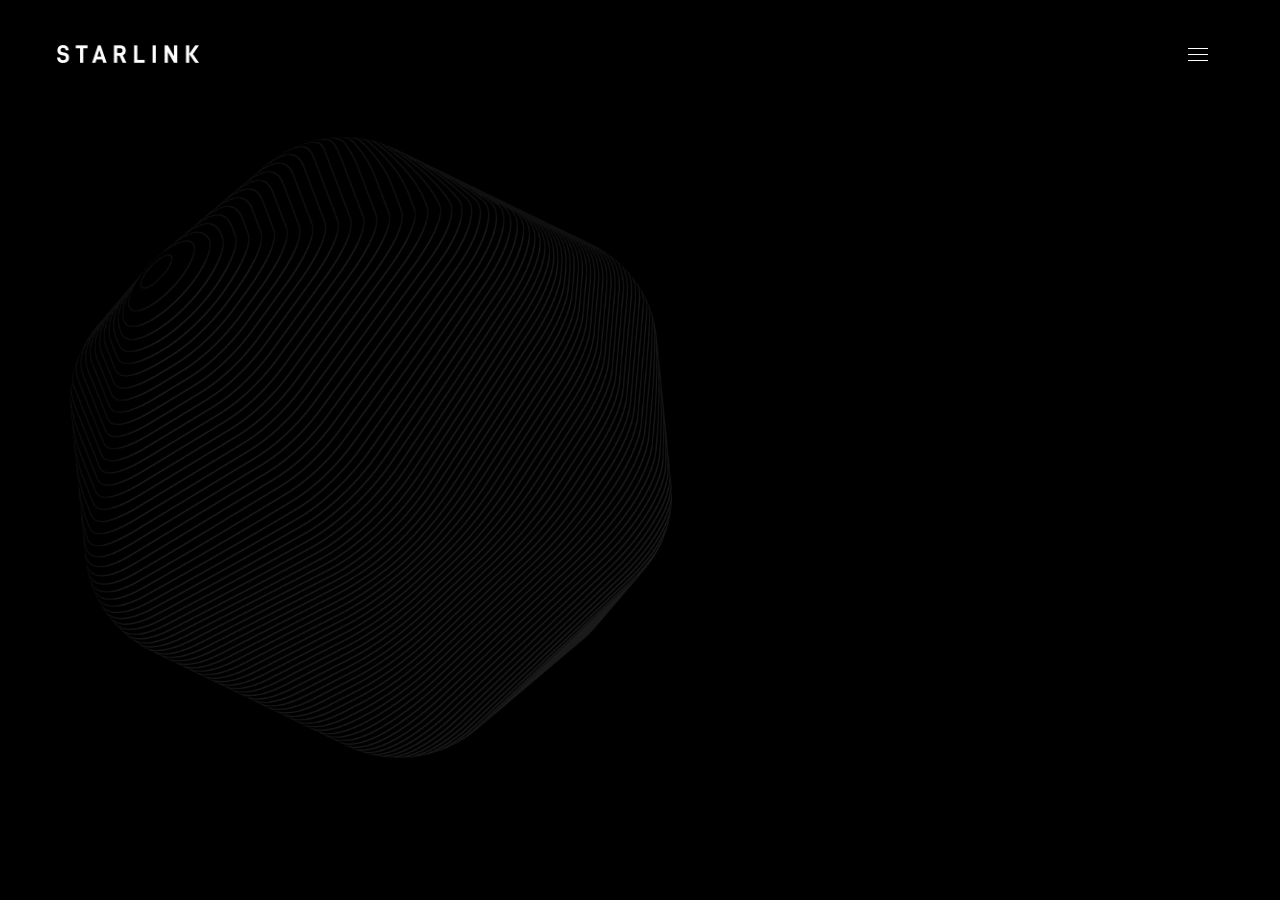
==== page1.html @ f748e0d8 "doc(styles/styles.css, styles/header.css, page1.html)" ====
<!DOCTYPE html>
<html lang="en">
<head>
    <meta charset="UTF-8">
    <meta name="viewport" content="width=device-width, initial-scale=1.0">

    <link rel="stylesheet" href="styles/reset.css">
    <link rel="stylesheet" href="styles/styles.css">
    <link rel="stylesheet" href="styles/header.css">

    <link rel="preconnect" href="https://fonts.googleapis.com">
    <link rel="preconnect" href="https://fonts.gstatic.com" crossorigin>
    <link href="https://fonts.googleapis.com/css2?family=Roboto:wght@400;700&display=swap" rel="stylesheet">
    
    <title>HomePage</title>
</head>

<body>
    <header>
        <div class="logo">
            <img src="/img/logo/Starlink_Name_White.png" alt="Logo Starlink" href="index.html">
        </div>
        <div class="navgauche">
            <ul>
                <li><a href="page1.html">residential</a></li>
                <li><a href="#">roam</a></li>
                <li><a href="#">boat</a></li>
            </ul>
        </div>
        <div class="empty"></div>
        <div class="navdroite">
            <ul>
                <li><a href="page2.html">personnal</a></li>
                <li class="link-divider"></li>
                <li><a href="#">business</a></li>  
            </ul>
        </div>
        <div class="burger">
			<span class="line"></span>
			<span class="line"></span>
			<span class="line"></span>
        </div>
    </header>

    <main></main>
    
</body>
</html>
---- styles/styles.css ----
body {
    background-color: rgb(0, 0, 0);
    color: white;
    background-image:url(/img/background/background1.jpg);
    background-size: 50%;
    background-position-x: 8%;
    background-position-y: center;
    background-attachment: fixed;
    background-repeat: no-repeat; /* Évite la répétition de l'image */
}



@media (max-width: 960px){
    body {
        background-color: rgb(0, 0, 0);
        color: white;
        background-image:url(/img/background/background1.jpg);
        background-repeat: no-repeat;
        background-size: 200%;
        background-position-x: 50%;
        background-position-y: center;
        background-attachment: fixed;
    }
}
---- styles/header.css ----
header{
    display: grid;
    grid-template-columns: 18% 20% 34% 20% 5%;
    grid-template-columns: 16% 19% 40% 19% 6%;
    align-content: center;
    align-items: center;
    max-width: 100%;
    padding: 35px 30px;
    position: sticky;
    background-color: black;
    color: white;
    font-family: 'Roboto', Helvetica, sans-serif;
    font-weight: bold;
    font-size: 14px;
    line-height: 26px;
    text-transform: uppercase;
}

.logo{
    display: flex;
    align-content: flex-start;
    justify-content: center;
    align-items: center;
    padding: 10px;
    flex-wrap: wrap;
}

.logo img{
    width: 142px;
    height: 18px;
    cursor: pointer;
}

.navgauche{
    align-items: center;
}

.navgauche ul{
    display: flex;
    flex-direction: row;
    align-items: center;
    justify-content: center;
}

.navdroite{
    align-items: center;
}

.navdroite ul{
    display: flex;
    flex-direction: row;
    align-content: center;
    align-items: center;
}

ul a{
    color: white;
    padding: 30px 20px;
    text-decoration: none;
}

.link-divider{
    height: 16px;
    border-left: 1px solid #fff;
    margin: 0 16px;
}

header .burger{
    margin-left: 15%;
    cursor: pointer;
    
}
header .burger span{
	background: white;
	width: 20px;
	height:  1px;
	display:  block;
}

header .burger span:not(:last-child) {
	margin-bottom:  5px;
}


@media (max-width: 1280px){
    header{
        grid-template-columns: 16% 78% 6%;
    }
    .navdroite{
        display: none;
    }
    .navgauche{
        display: none;
    }
}

@media (max-width: 960px){
    header{
        display: flex;
        flex-direction: row;
        align-content: space-evenly;
        justify-content: space-between;
    }
    .navdroite{
        display: none;
    }
    .navgauche{
        display: none;
    }
}
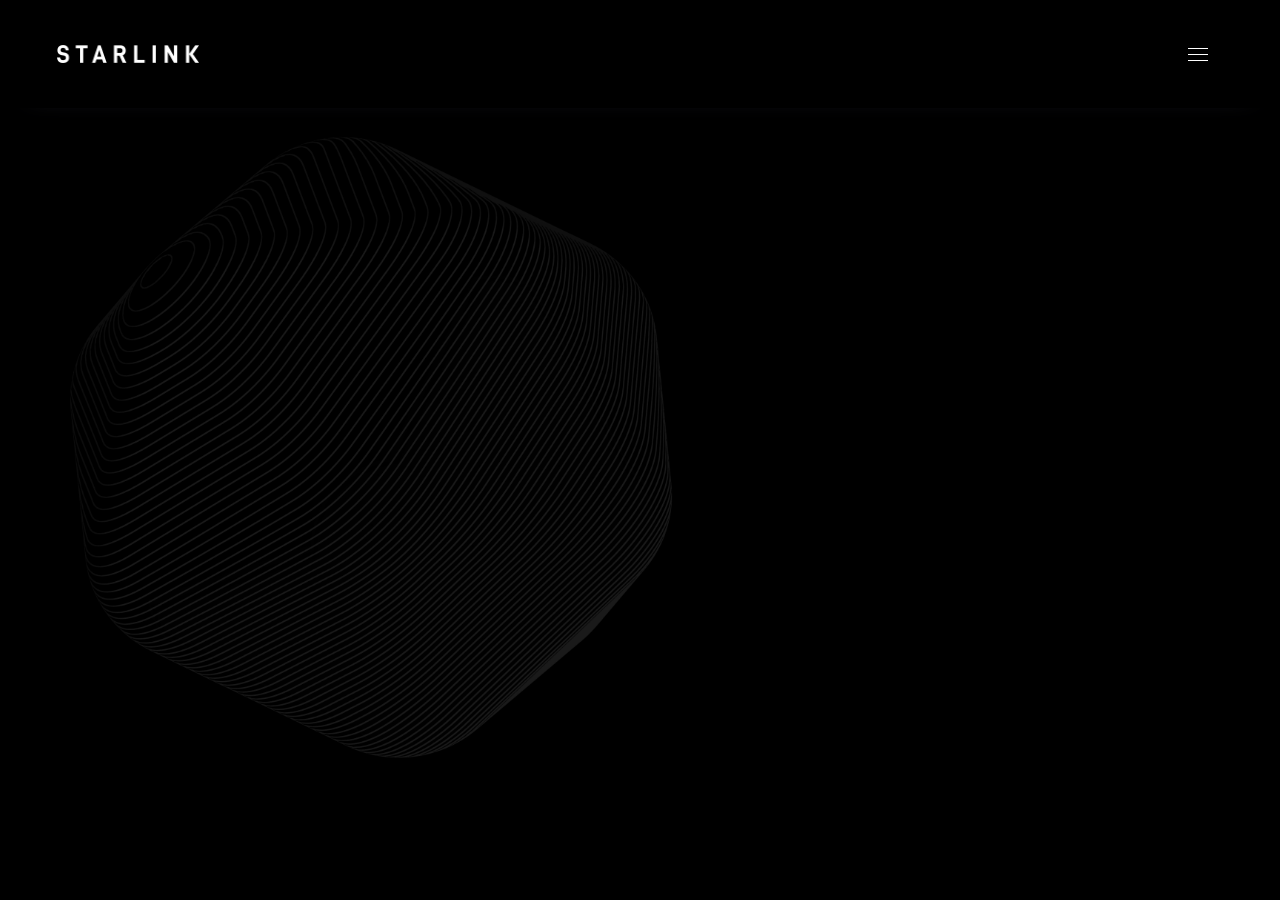
==== commit cd1333fd: "doc(page1.html)" ====
--- a/page1.html
+++ b/page1.html
@@ -1,46 +1,48 @@
 <!DOCTYPE html>
 <html lang="en">
-<head>
-    <meta charset="UTF-8">
-    <meta name="viewport" content="width=device-width, initial-scale=1.0">
-
-    <link rel="stylesheet" href="styles/reset.css">
-    <link rel="stylesheet" href="styles/styles.css">
-    <link rel="stylesheet" href="styles/header.css">
-
-    <link rel="preconnect" href="https://fonts.googleapis.com">
-    <link rel="preconnect" href="https://fonts.gstatic.com" crossorigin>
-    <link href="https://fonts.googleapis.com/css2?family=Roboto:wght@400;700&display=swap" rel="stylesheet">
+    <head>
+        <meta charset="UTF-8">
+        <meta name="viewport" content="width=device-width, initial-scale=1.0">
     
-    <title>HomePage</title>
-</head>
-
-<body>
-    <header>
-        <div class="logo">
-            <img src="/img/logo/Starlink_Name_White.png" alt="Logo Starlink" href="index.html">
-        </div>
-        <div class="navgauche">
-            <ul>
-                <li><a href="page1.html">residential</a></li>
-                <li><a href="#">roam</a></li>
-                <li><a href="#">boat</a></li>
-            </ul>
-        </div>
-        <div class="empty"></div>
-        <div class="navdroite">
-            <ul>
-                <li><a href="page2.html">personnal</a></li>
-                <li class="link-divider"></li>
-                <li><a href="#">business</a></li>  
-            </ul>
-        </div>
-        <div class="burger">
-			<span class="line"></span>
-			<span class="line"></span>
-			<span class="line"></span>
-        </div>
-    </header>
+        <link rel="stylesheet" href="styles/reset.css">
+        <link rel="stylesheet" href="styles/styles.css">
+        <link rel="stylesheet" href="styles/header.css">
+    
+        <link rel="icon" type="image/x-icon" id="favicon" href="img/icones/favicon.ico">
+    
+        <link rel="preconnect" href="https://fonts.googleapis.com">
+        <link rel="preconnect" href="https://fonts.gstatic.com" crossorigin>
+        <link href="https://fonts.googleapis.com/css2?family=Roboto:wght@400;700&display=swap" rel="stylesheet">
+        
+        <title>Starlink</title>
+    </head>
+    
+    <body>
+        <header>
+            <div class="logo">
+                <img src="/img/logo/Starlink_Name_White.png" alt="Logo Starlink" href="index.html">
+            </div>
+            <div class="navgauche">
+                <ul>
+                    <li><a href="page1.html">residential</a></li>
+                    <li><a href="#">roam</a></li>
+                    <li><a href="#">boat</a></li>
+                </ul>
+            </div>
+            <div class="empty"></div>
+            <div class="navdroite">
+                <ul>
+                    <li><a href="page2.html">personnal</a></li>
+                    <li class="link-divider"></li>
+                    <li><a href="#">business</a></li>  
+                </ul>
+            </div>
+            <div class="burger">
+                <span class="line"></span>
+                <span class="line"></span>
+                <span class="line"></span>
+            </div>
+        </header>
 
     <main></main>
     
--- a/styles/header.css
+++ b/styles/header.css
@@ -1,20 +1,29 @@
-
 header{
     display: grid;
     grid-template-columns: 18% 20% 34% 20% 5%;
     grid-template-columns: 16% 19% 40% 19% 6%;
+    -webkit-box-shadow: 0px 15px 24px -32px rgba(66, 68, 90, 1);
+    -moz-box-shadow: 0px 15px 24px -32px rgba(66, 68, 90, 1);
+    box-shadow: 0px 15px 24px -32px rgba(66, 68, 90, 1);
+    background-color: rgba(0, 0, 0, 0, 0.21);
+    transition: background-color 0.3s ease;
     align-content: center;
     align-items: center;
     max-width: 100%;
     padding: 35px 30px;
     position: sticky;
-    background-color: black;
+    top: 0;
     color: white;
     font-family: 'Roboto', Helvetica, sans-serif;
     font-weight: bold;
     font-size: 14px;
     line-height: 26px;
     text-transform: uppercase;
+}
+
+header:hover {
+    background-color: rgba(0, 0, 0, 0.31);
+    backdrop-filter: blur(15px);
 }
 
 .logo{
@@ -108,4 +117,4 @@
     .navgauche{
         display: none;
     }
-}
+}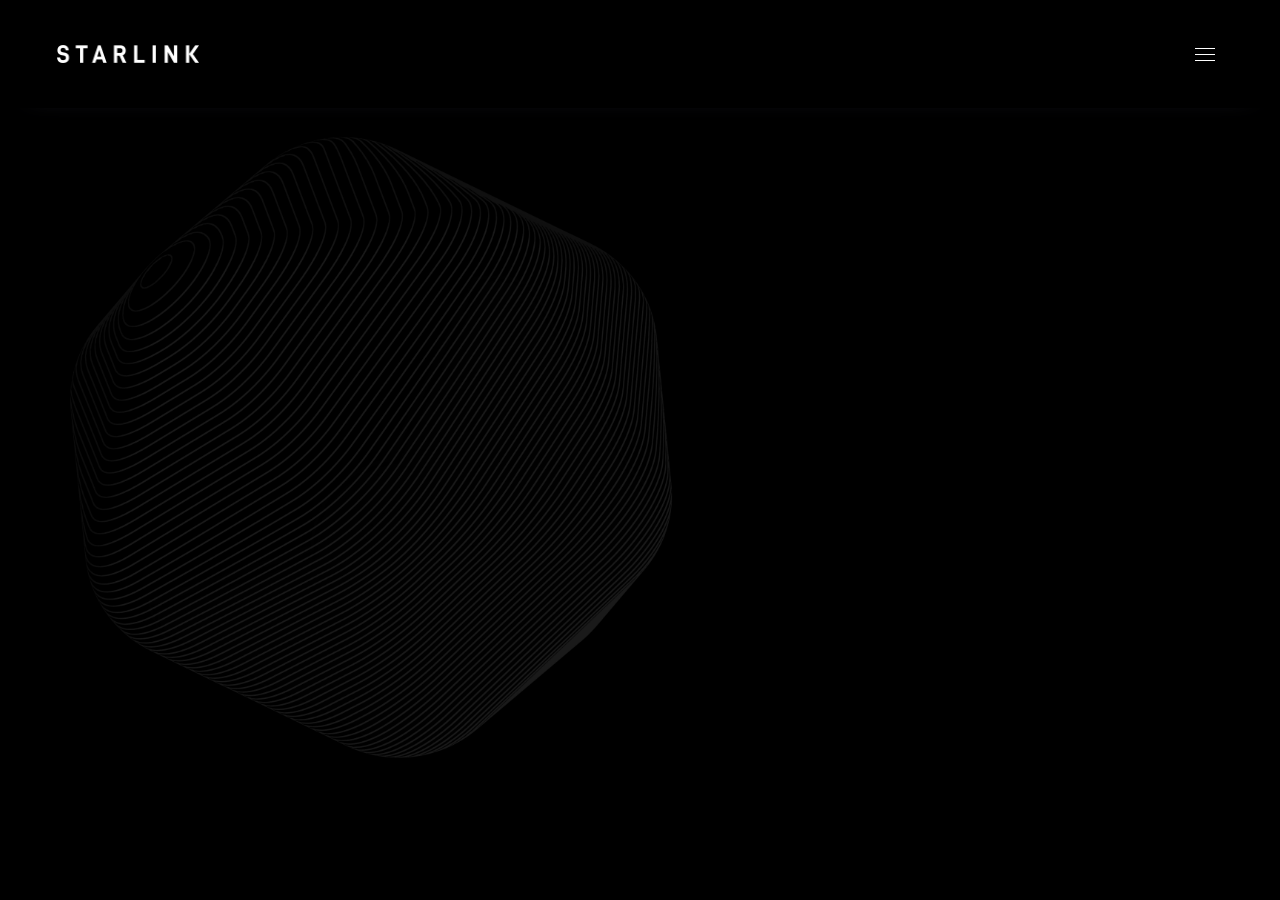
==== commit 6f6486a6: "lien menu" ====
--- a/page1.html
+++ b/page1.html
@@ -1,48 +1,50 @@
 <!DOCTYPE html>
 <html lang="en">
-    <head>
-        <meta charset="UTF-8">
-        <meta name="viewport" content="width=device-width, initial-scale=1.0">
+<head>
+    <meta charset="UTF-8">
+    <meta name="viewport" content="width=device-width, initial-scale=1.0">
+
+    <link rel="stylesheet" href="styles/reset.css">
+    <link rel="stylesheet" href="styles/styles.css">
+    <link rel="stylesheet" href="styles/header.css">
+
+    <link rel="shortcut icon" id="favicon" href="img/icones/favicon.ico">
+
+    <link rel="preconnect" href="https://fonts.googleapis.com">
+    <link rel="preconnect" href="https://fonts.gstatic.com" crossorigin>
+    <link href="https://fonts.googleapis.com/css2?family=Roboto:wght@400;700&display=swap" rel="stylesheet">
     
-        <link rel="stylesheet" href="styles/reset.css">
-        <link rel="stylesheet" href="styles/styles.css">
-        <link rel="stylesheet" href="styles/header.css">
-    
-        <link rel="icon" type="image/x-icon" id="favicon" href="img/icones/favicon.ico">
-    
-        <link rel="preconnect" href="https://fonts.googleapis.com">
-        <link rel="preconnect" href="https://fonts.gstatic.com" crossorigin>
-        <link href="https://fonts.googleapis.com/css2?family=Roboto:wght@400;700&display=swap" rel="stylesheet">
-        
-        <title>Starlink</title>
-    </head>
-    
-    <body>
-        <header>
-            <div class="logo">
-                <img src="/img/logo/Starlink_Name_White.png" alt="Logo Starlink" href="index.html">
-            </div>
-            <div class="navgauche">
-                <ul>
-                    <li><a href="page1.html">residential</a></li>
-                    <li><a href="#">roam</a></li>
-                    <li><a href="#">boat</a></li>
-                </ul>
-            </div>
-            <div class="empty"></div>
-            <div class="navdroite">
-                <ul>
-                    <li><a href="page2.html">personnal</a></li>
-                    <li class="link-divider"></li>
-                    <li><a href="#">business</a></li>  
-                </ul>
-            </div>
-            <div class="burger">
-                <span class="line"></span>
-                <span class="line"></span>
-                <span class="line"></span>
-            </div>
-        </header>
+    <script src="js/header.js" defer></script>
+
+    <title>Starlink</title>
+</head>
+
+<body>
+    <header class="opaque">
+        <div class="logo">
+            <a href="index.html"><img src="/img/logo/Starlink_Name_White.png" alt="Logo Starlink"></a>
+        </div>
+        <div class="navgauche">
+            <ul>
+                <li><a href="page1.html">residential</a></li>
+                <li><a href="#">roam</a></li>
+                <li><a href="#">boat</a></li>
+            </ul>
+        </div>
+        <div class="empty"></div>
+        <div class="navdroite">
+            <ul>
+                <li><a href="page2.html">personnal</a></li>
+                <li class="link-divider"></li>
+                <li><a href="#">business</a></li>  
+            </ul>
+        </div>
+        <div class="burger">
+			<span class="line"></span>
+			<span class="line"></span>
+			<span class="line"></span>
+        </div>
+    </header>
 
     <main></main>
     
--- a/styles/header.css
+++ b/styles/header.css
@@ -21,7 +21,8 @@
     text-transform: uppercase;
 }
 
-header:hover {
+.opaque {
+    transition: background-color 0,3s ease;
     background-color: rgba(0, 0, 0, 0.31);
     backdrop-filter: blur(15px);
 }
@@ -36,9 +37,11 @@
 }
 
 .logo img{
+    display: flex;
     width: 142px;
     height: 18px;
     cursor: pointer;
+    align-items: center;
 }
 
 .navgauche{
@@ -76,7 +79,7 @@
 }
 
 header .burger{
-    margin-left: 15%;
+    margin-left: 25%;
     cursor: pointer;
     
 }
@@ -110,6 +113,7 @@
         flex-direction: row;
         align-content: space-evenly;
         justify-content: space-between;
+        height: 6vh;
     }
     .navdroite{
         display: none;
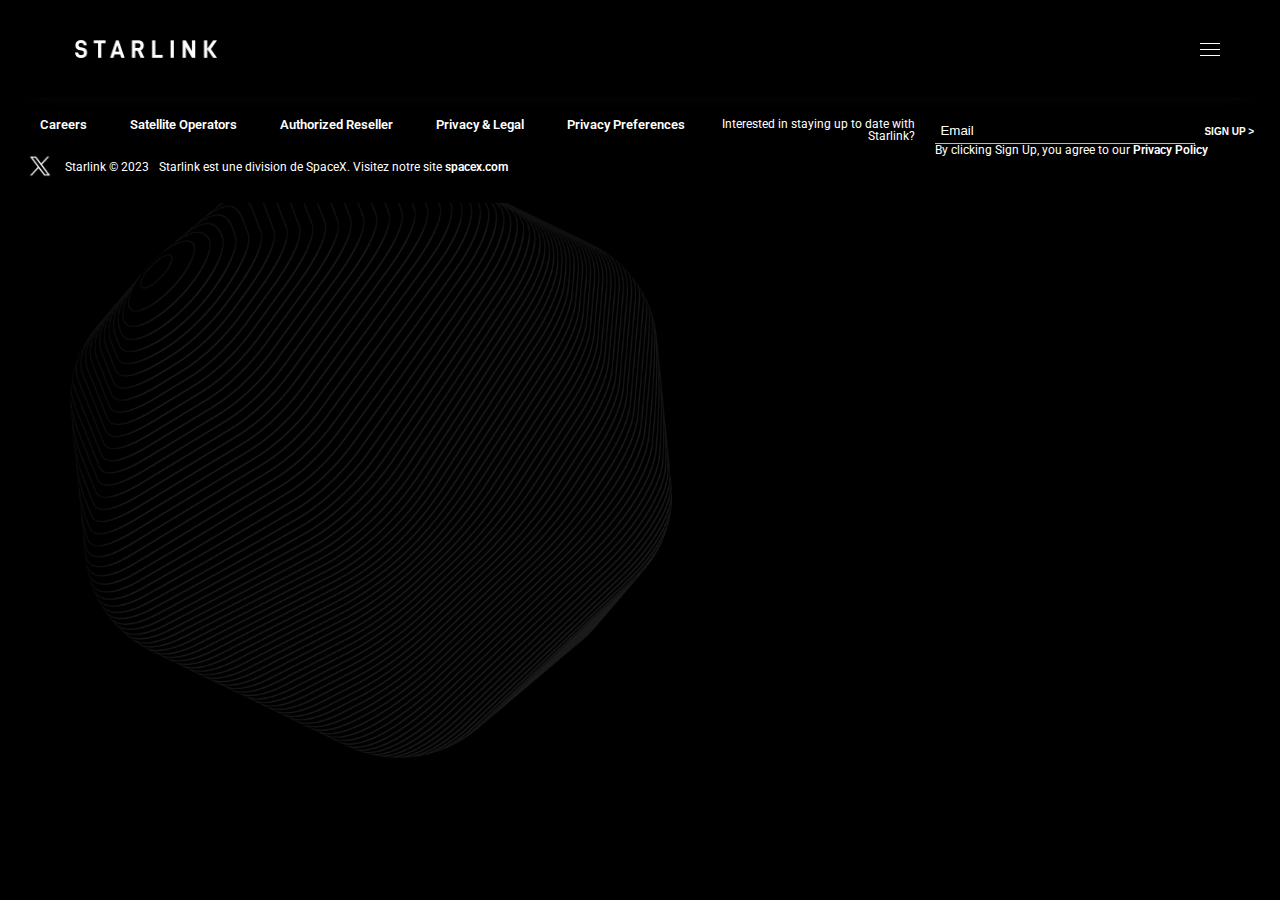
==== commit 35e0e413: "coucou coucou" ====
--- a/page1.html
+++ b/page1.html
@@ -7,6 +7,9 @@
     <link rel="stylesheet" href="styles/reset.css">
     <link rel="stylesheet" href="styles/styles.css">
     <link rel="stylesheet" href="styles/header.css">
+    <link rel="stylesheet" href="fonts/fonts.css">
+    <link rel="stylesheet" href="styles/footer.css">
+
 
     <link rel="shortcut icon" id="favicon" href="img/icones/favicon.ico">
 
@@ -47,6 +50,49 @@
     </header>
 
     <main></main>
+
+    <footer>
+        <div class="footer-left">
+            <div class="footer-links">
+                <a href="#" class="footer-link">Careers</a>
+                <a href="#" class="footer-link">Satellite Operators</a>
+                <a href="#" class="footer-link">Authorized Reseller</a>
+                <a href="#" class="footer-link">Privacy & Legal</a>
+                <a href="#" class="footer-link">Privacy Preferences</a>
+            </div>
+            <div class="footer-p">
+                <div>
+                    <a href="https://twitter.com/Starlink"><img src="/img/logo/log.png" width="30" alt="Logo twitter"></a>
+                </div>
+                <div>
+                    <p>Starlink © 2023 </p>
+                </div>
+                <div>
+                    <p>Starlink est une division de SpaceX. Visitez notre site  <a href="https://www.spacex.com" class="privacy-link">spacex.com</a></p>
+                </div>
+            </div>
+        </div>
+    
+        <div class="footer-right">
+          
+                <div class="signup-text">
+                    <p>Interested in staying up to date with<br> Starlink?</p>
+                </div>
+                <div class="signup-form" >
+                    <div class="email-input">
+                       <form>
+                            <input type="text" placeholder="Email">
+                            <button class="signup-button">SIGN UP > <!-- pour > on devrait mettre icone--></button>
+                       </form>
+                    </div>
+                    <div class="signup-info">
+                        
+                       <p class="privacy-text">By clicking Sign Up, you agree to our <a href="#" class="privacy-link">Privacy Policy</a></p>
+                    </div>
+                </div>
+           
+        </div>
+    </footer>
     
 </body>
 </html>--- a/styles/styles.css
+++ b/styles/styles.css
@@ -6,10 +6,435 @@
     background-position-x: 8%;
     background-position-y: center;
     background-attachment: fixed;
-    background-repeat: no-repeat; /* Évite la répétition de l'image */
-}
-
-
+    background-repeat: no-repeat;
+
+}
+
+.landing-content{
+    display: grid;
+    grid-template-columns: 100%;
+    grid-template-rows: 20vh 15vh 35vh 15vh 5vh;
+    margin-top: -100px;
+    height: 90vh;
+    min-height: 600px;
+    width: 100%;
+}
+
+.hautdepage{
+    grid-column: 1 / -1;
+    grid-row: 1 / -1;
+    height: 100%;
+    width: 100%;
+    z-index: 1;
+}
+
+.hautdepage img {
+    width: 100%;
+    height: 100%;
+    object-fit: cover;
+    max-width: 100%;
+}
+
+.high-speed{
+    grid-column: 1 / -1;
+    grid-row: 2 / -4;
+    z-index: 2;
+    display: flex;
+    flex-wrap: wrap;
+    align-self: bottom;
+    justify-self: center;
+}
+
+.availability{
+    grid-column: 1 / -1;
+    grid-row: 3 / -3;
+    z-index: 2;
+    display: flex;
+    flex-wrap: wrap;
+    align-self: top;
+    justify-self: center;
+}
+
+.recherche{
+    grid-column: 1 / -1;
+    grid-row: 4 / -2;
+    z-index: 2;
+    align-self: top;
+    justify-self: center;
+}
+
+.view{
+    grid-column: 1 / -1;
+    grid-row: 5 / -1;
+    z-index: 2;
+    align-self: top;
+    justify-self: center;
+    text-transform: uppercase;
+}
+.view a{
+    text-decoration: none;
+    color: #ffffff;
+}
+
+
+.input-search-adress {
+    background-color: rgba(255, 255, 255, 0.217);
+    color: #fff;
+    font-size: 16px;
+    line-height: 20px;
+    padding: 15px 150px 15px 30px;
+    border: 2px solid #fff;
+    border-radius: 5px;
+    text-decoration: none;
+    text-transform: uppercase;
+    margin-top: 20px;
+    transition: background-color 0.3s ease;
+    font-size: larger;
+    display: inline-block;
+    text-align: left;
+    cursor: text;
+
+}
+
+input[type="text"]::placeholder {
+    color: #fff;
+}
+
+.button {
+    background-color: white;
+    color: #070707;
+    padding: 15px 40px;
+    border-radius: 5px;
+    border: 2px solid #fff;
+    text-decoration: none;
+    text-transform: uppercase;
+    margin-top: 20px;
+    transition: background-color 0.3s ease;
+    font-size: larger;
+    cursor: pointer;
+}
+
+.button:hover {
+    background-color: #2F3135;
+    color: #fff;
+}
+
+.section-1 {
+    display: grid;
+    grid-template-columns: repeat(3, 1fr);
+    grid-template-rows: 100vh;
+    padding: 45px 30px;
+    gap: 20px 20px;
+}
+
+.item1 {
+    grid-column: 1 / -3;
+    grid-row: 1 / -1;
+    height: 100%;
+    width: 100%;
+    z-index: 1;
+}
+
+.item1 img{
+    max-width: 100%;
+    max-height: 100%;
+    min-height: 700px;
+    object-fit: cover;
+
+}
+
+.item2 {
+    grid-column: 1 / -3;
+    grid-row: 1 / -1;
+    z-index: 2;
+    margin-left: 10px;
+}
+
+.item3 {
+    grid-column: 1 / -3;
+    grid-row: 1 / -1;
+    z-index: 2;
+    margin-left: 10px;
+    margin-top: 40px;
+}
+
+.item4 {
+    grid-column: 2 / -2;
+    grid-row: 1 / -1;
+    height: 100%;
+    width: 100%;
+    z-index: 1;
+}
+
+.item4 img{
+    max-width: 100%;
+    max-height: 100%;
+    min-height: 700px;
+    object-fit: cover;
+}
+
+.item5 {
+    grid-column: 2 / -2;
+    grid-row: 1 / -1;
+    z-index: 2;
+    margin-left: 10px;
+}
+
+.item6 {
+    grid-column: 2 / -2;
+    grid-row: 2 / -2;
+    z-index: 2;
+    margin-left: 10px;
+    margin-top: 40px;
+}
+
+.item7 {
+    grid-column: 3 / -1;
+    grid-row: 1 / -1;
+    height: 100%;
+    width: 100%;
+    z-index: 1;
+}
+
+.item7 img{
+    max-width: 100%;
+    max-height: 100%;
+    min-height: 700px;
+    object-fit: cover;
+}
+
+.item8 {
+    grid-column: 3 / -1;
+    grid-row: 1 / -1;
+    z-index: 2;
+    margin-left: 10px;
+}
+
+.item9 {
+    grid-column: 3 / -1;
+    grid-row: 2 / -2;
+    z-index: 2;
+    margin-left: 10px;
+    margin-top: 40px;
+}
+
+.section-2 {
+    display: grid;
+    grid-template-columns: 100%;
+    grid-template-rows: 175px 175px;
+    z-index: 1;
+}
+
+.forusers{
+    grid-column: 1 / -1;
+    grid-row: 1 / -2;
+    z-index: 2;
+    align-self: end;
+    justify-self: center;
+    z-index: 2;
+}
+
+.forusers p{
+    font-size: 51px;
+    line-height: 62px;
+    font-weight: 700;
+    text-transform: uppercase;
+    margin: 0 0 16px;
+}
+
+.reliable{
+    grid-column: 1 / -1;
+    grid-row: -2 / -1;
+    z-index: 2;
+    display: flex;
+    align-self: top;
+    justify-self: center;
+    gap: 15px;
+    z-index: 2;
+}
+
+.reliable p{
+    font-size: 16px;
+    line-height: 20px;
+    font-weight: 400;
+    text-transform: uppercase;
+}
+
+.reliable a{
+    font-size: 12px;
+    line-height: 18px;
+    font-weight: 700;
+    color: #ffffff;
+    text-transform: uppercase;
+    text-decoration: none;
+}
+
+.section-3 {
+    display: grid;
+    grid-template-columns: 50% 50%;
+    grid-template-rows: 50% 50%;
+    height: 90vh;
+    min-height: 600px;
+    width: 100%;
+    height: fit-content;
+}
+
+.imgconnect {
+    grid-column: 1 / -1;
+    grid-row: 1 / -1;
+    height: 100%;
+    width: 100%;
+    z-index: 1;
+}
+
+.imgconnect img {
+    width: 100%;
+    height: 100%;
+    object-fit: cover;
+    max-width: 100%;
+    min-height: 940px;
+}
+
+.hconnect {
+    grid-column: 1 / -2;
+    grid-row: 1 / -2;
+    z-index: 2;
+    display: flex;
+    flex-wrap: wrap;
+    margin-left: 5vh;
+    margin-top: 15vh;
+}
+
+.pconnect {
+    grid-column: 1 / -2;
+    grid-row: 1 / -2;
+    z-index: 2;
+    display: flex;
+    flex-wrap: wrap;
+    margin-left: 5vh;
+    margin-top: 40vh;
+}
+
+.section-4 {
+    display: grid;
+    grid-template-columns: 50% 50%;
+    grid-template-rows: 100%;
+    padding: 45px;
+    max-height: 100vh;
+    place-content: center space-around;
+}
+
+.section-4 .img-container {
+    grid-column: 1 / -2;
+    grid-row: 1 / -1;
+    height: 100%;
+    width: 100%;
+    z-index: 1;
+    max-height: 100%;
+}
+
+.section-4 .img-container img {
+    max-width: 100%;
+    max-height: 100%;
+    min-height: 500px;
+    object-fit: contain;
+    max-width: 100%;
+}
+
+.section-4 .text-container{
+    grid-column: 2 / -1;
+    grid-row: 1 / -1;
+    align-self: center;
+    padding: 15px;
+}
+
+.section-4 .text-container a{
+    text-transform: uppercase;
+    color: #ffffff;
+    text-decoration: none;
+    padding-right: 15px;
+}
+
+.section-5 {
+    display: grid;
+    grid-template-columns: 50% 50%;
+    grid-template-rows: 100%;
+    padding: 45px;
+    max-height: 100vh;
+    place-content: center space-around;
+}
+
+.section-5 .img-container {
+    grid-column: 2 / -1;
+    grid-row: 1 / -1;
+    height: 100%;
+    width: 100%;
+    z-index: 1;
+    max-height: 100%;
+}
+
+.section-5 .img-container img {
+    max-width: 100%;
+    max-height: 100%;
+    min-height: 500px;
+    object-fit: contain;
+    max-width: 100%;
+}
+
+.section-5 .text-container{
+    grid-column: 1 / -2;
+    grid-row: 1 / -1;
+    align-self: center;
+    padding: 15px;
+    padding-right: 45px;
+}
+
+.section-6 {
+    display: grid;
+    grid-template-columns: 50% 50%;
+    grid-template-rows: 50% 50%;
+    height: 90vh;
+    min-height: 600px;
+    width: 100%;
+    height: fit-content;
+}
+
+.imgconnect {
+    grid-column: 1 / -1;
+    grid-row: 1 / -1;
+    height: 100%;
+    width: 100%;
+    z-index: 1;
+}
+
+.imgconnect img {
+    width: 100%;
+    height: 100%;
+    object-fit: cover;
+    max-width: 100%;
+    min-height: 940px;
+}
+
+.hconnect {
+    grid-column: 1 / -2;
+    grid-row: 1 / -2;
+    z-index: 2;
+    display: flex;
+    flex-wrap: wrap;
+    margin-left: 5vh;
+    margin-top: 15vh;
+}
+
+.pconnect {
+    grid-column: 1 / -2;
+    grid-row: 1 / -2;
+    z-index: 2;
+    display: flex;
+    flex-wrap: wrap;
+    margin-left: 5vh;
+    margin-top: 200px;
+    margin-right: 50px;
+}
 
 @media (max-width: 960px){
     body {
@@ -22,4 +447,5 @@
         background-position-y: center;
         background-attachment: fixed;
     }
+
 }--- a/styles/header.css
+++ b/styles/header.css
@@ -10,9 +10,10 @@
     align-content: center;
     align-items: center;
     max-width: 100%;
-    padding: 35px 30px;
+    padding: 30px 25px;
     position: sticky;
     top: 0;
+    z-index: 3;
     color: white;
     font-family: 'Roboto', Helvetica, sans-serif;
     font-weight: bold;
@@ -42,6 +43,7 @@
     height: 18px;
     cursor: pointer;
     align-items: center;
+    margin-left: 5vh;
 }
 
 .navgauche{
@@ -97,6 +99,7 @@
 
 @media (max-width: 1280px){
     header{
+        display: grid;
         grid-template-columns: 16% 78% 6%;
     }
     .navdroite{
@@ -106,19 +109,3 @@
         display: none;
     }
 }
-
-@media (max-width: 960px){
-    header{
-        display: flex;
-        flex-direction: row;
-        align-content: space-evenly;
-        justify-content: space-between;
-        height: 6vh;
-    }
-    .navdroite{
-        display: none;
-    }
-    .navgauche{
-        display: none;
-    }
-}--- a/fonts/fonts.css
+++ b/fonts/fonts.css
@@ -0,0 +1,59 @@
+/* CSS Fonts*/
+
+@font-face {
+    font-family: 'D-DIN';
+    font-style: normal;
+    src: url(D-DIN.woff2) format('woff2');
+    font-display: swap;
+}
+
+@font-face {
+    font-family: 'D-DIN';
+    font-style: normal;
+    font-weight: bold;
+    src: url(D-DIN-Bold.woff2) format('woff2');
+    font-display: swap;
+}
+
+main{
+    font-family: 'D-DIN',Arial,Verdana,sans-serif;
+    line-height: 1;
+}
+
+h1{
+    font-size: 72px;
+    text-transform: uppercase;
+    font-weight: bold;
+    line-height: 88px;
+    color: #FFFFFF;
+    padding: 5px 0px;
+    margin-bottom: 8px;
+}
+
+h2{
+    font-size: 40px;
+    text-transform: uppercase;
+    font-weight: bold;
+    line-height: 49px;
+    color: #FFFFFF;
+    padding: 5px 0px;
+    margin-bottom: 8px;
+}
+
+h3{
+    font-size: 28px;
+    text-transform: uppercase;
+    font-weight: bold;
+    line-height: 34px;
+    color: #FFFFFF;
+    padding: 5px 0px;
+    margin-bottom: 8px;
+}
+
+h4{
+    font-size: 25px;
+    line-height: 30px;
+    color: #FFFFFF;
+    padding: 5px 0px;
+    margin-bottom: 8px;
+}
--- a/styles/footer.css
+++ b/styles/footer.css
@@ -0,0 +1,124 @@
+body {
+    margin: 0;
+    padding: 0;
+    box-sizing: border-box;
+}
+
+footer {
+    background-color: #000000;
+    color: #fff;
+    padding: 20px;
+    text-align: center;
+    display: flex;
+    flex-wrap: wrap;
+    justify-content: space-between;
+    flex-direction: row;
+    font-size: 12px;
+    font-family: 'Roboto', Arial, Helvetica, sans-serif;
+}
+
+.footer-left{
+    display: flex;
+    flex-direction: column;
+
+}
+.footer-links{
+
+    padding-bottom: 20px;
+}
+.footer-links a{
+    text-decoration: none;
+    color: #fff;
+    font-size: small;
+    padding: 20px;
+    font-weight: 600;
+}
+.footer-left .footer-p{
+    text-align: left;
+    
+}
+.privacy-link {
+    text-decoration: none;
+    color: #fff;
+    font-weight: 600;
+}
+.footer-left .footer-p{
+    width: 72%;
+    display: flex;
+    justify-content: space-around;
+    align-items: center;
+    
+}
+.footer-right{
+    display: flex;
+    justify-content:space-between;
+}
+
+.signup-button{
+    background: none;
+    color: #fff;
+    border: none;
+    font-size: 10px;
+    font-weight: 600;
+}
+
+.email-input {
+    position: relative;
+}
+  
+.email-input input {
+    border: none;
+    border-bottom: 1px solid #ffffffba; 
+    background-color: #000000;
+    outline: none; 
+    padding: 5px; 
+    width: 250px;
+ 
+  }
+  
+.email-input input:focus {
+    border-bottom: 2px solid #fff; 
+    transition: border-bottom 0.7s ease; 
+}
+.privacy-text{
+    text-align: left;
+}
+.signup-text{
+    text-align: end;
+    margin-right: 20px;
+}
+
+@media only screen and (max-width: 768px) {
+    .footer-left,
+    .footer-right {
+        flex-basis: 100%;
+    }
+
+    .footer-links {
+        justify-content: center;
+    }
+}
+
+@media only screen and (max-width: 480px) {
+    .footer-link {
+        margin: 5px 10px;
+        font-size: 10px;
+    }
+
+    .email-input {
+        width: 100%;
+    }
+
+    .signup-button {
+        margin-top: 10px;
+    }
+
+    .signup-info {
+        align-items: flex-start;
+        margin-left: 0;
+    }
+
+    .privacy-text {
+        font-size: 10px;
+    }
+}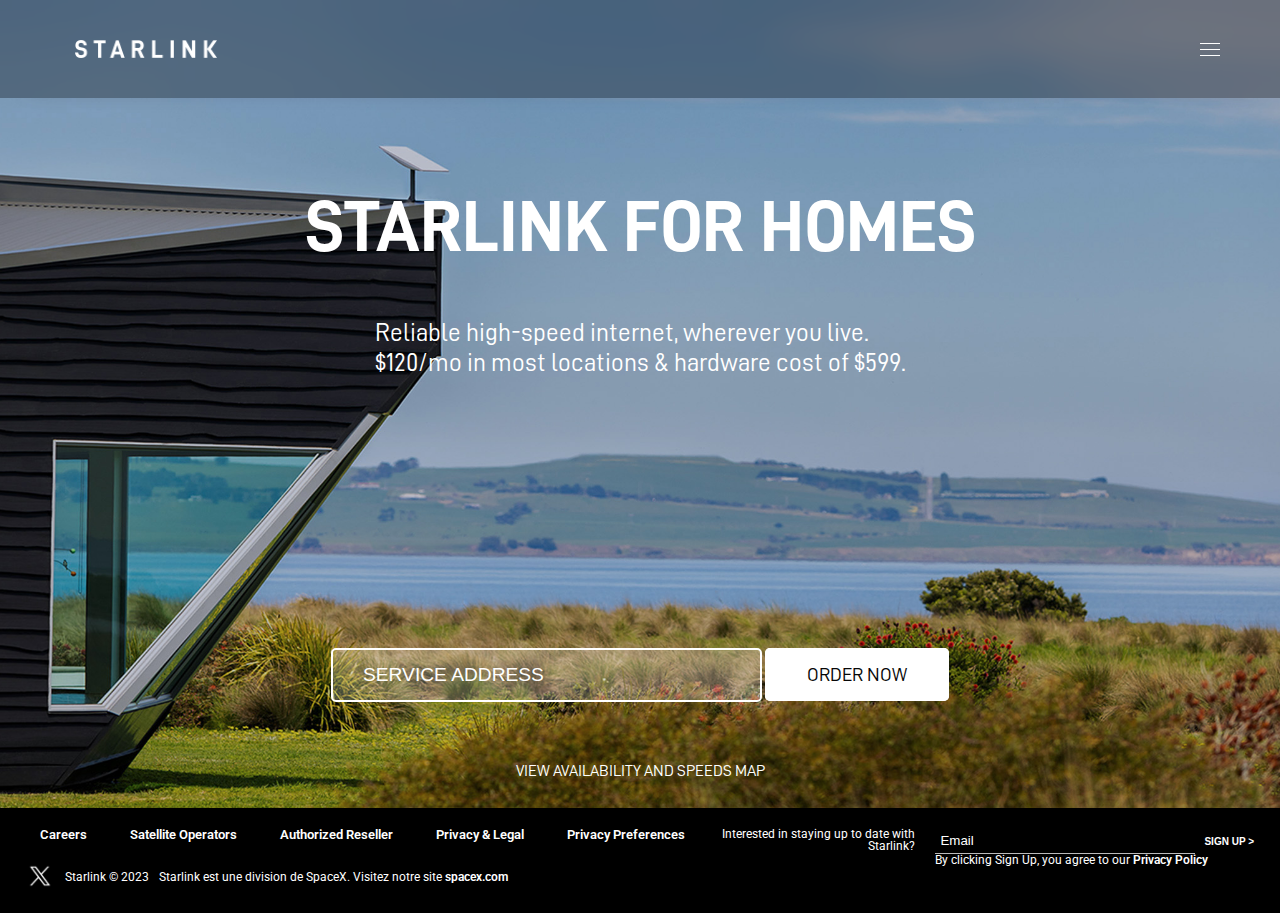
==== commit 6db9bf53: "page1" ====
--- a/page1.html
+++ b/page1.html
@@ -49,7 +49,24 @@
         </div>
     </header>
 
-    <main></main>
+    <main>
+        <div class="landing-content">
+            <div class="hautdepage">
+                <img src="img/homelanding/residentiallanding.jpeg" alt="Homelanding">
+            </div>
+            <div class="high-speed"><h1>starlink for homes</h1></div>
+            <div class="availability"><h4>Reliable high-speed internet, wherever you live.
+                <br>$120/mo in most locations & hardware cost of $599.<h4></div>
+            <div class="recherche">
+                <input class="input-search-adress" type="text" placeholder="service address">
+                <a class="button" href="page2.html">order now</a>
+            </div>
+            <div class="view">
+                <a href="page2.html">view availability and speeds map</a>
+            </div>
+        </div>
+
+    </main>
 
     <footer>
         <div class="footer-left">
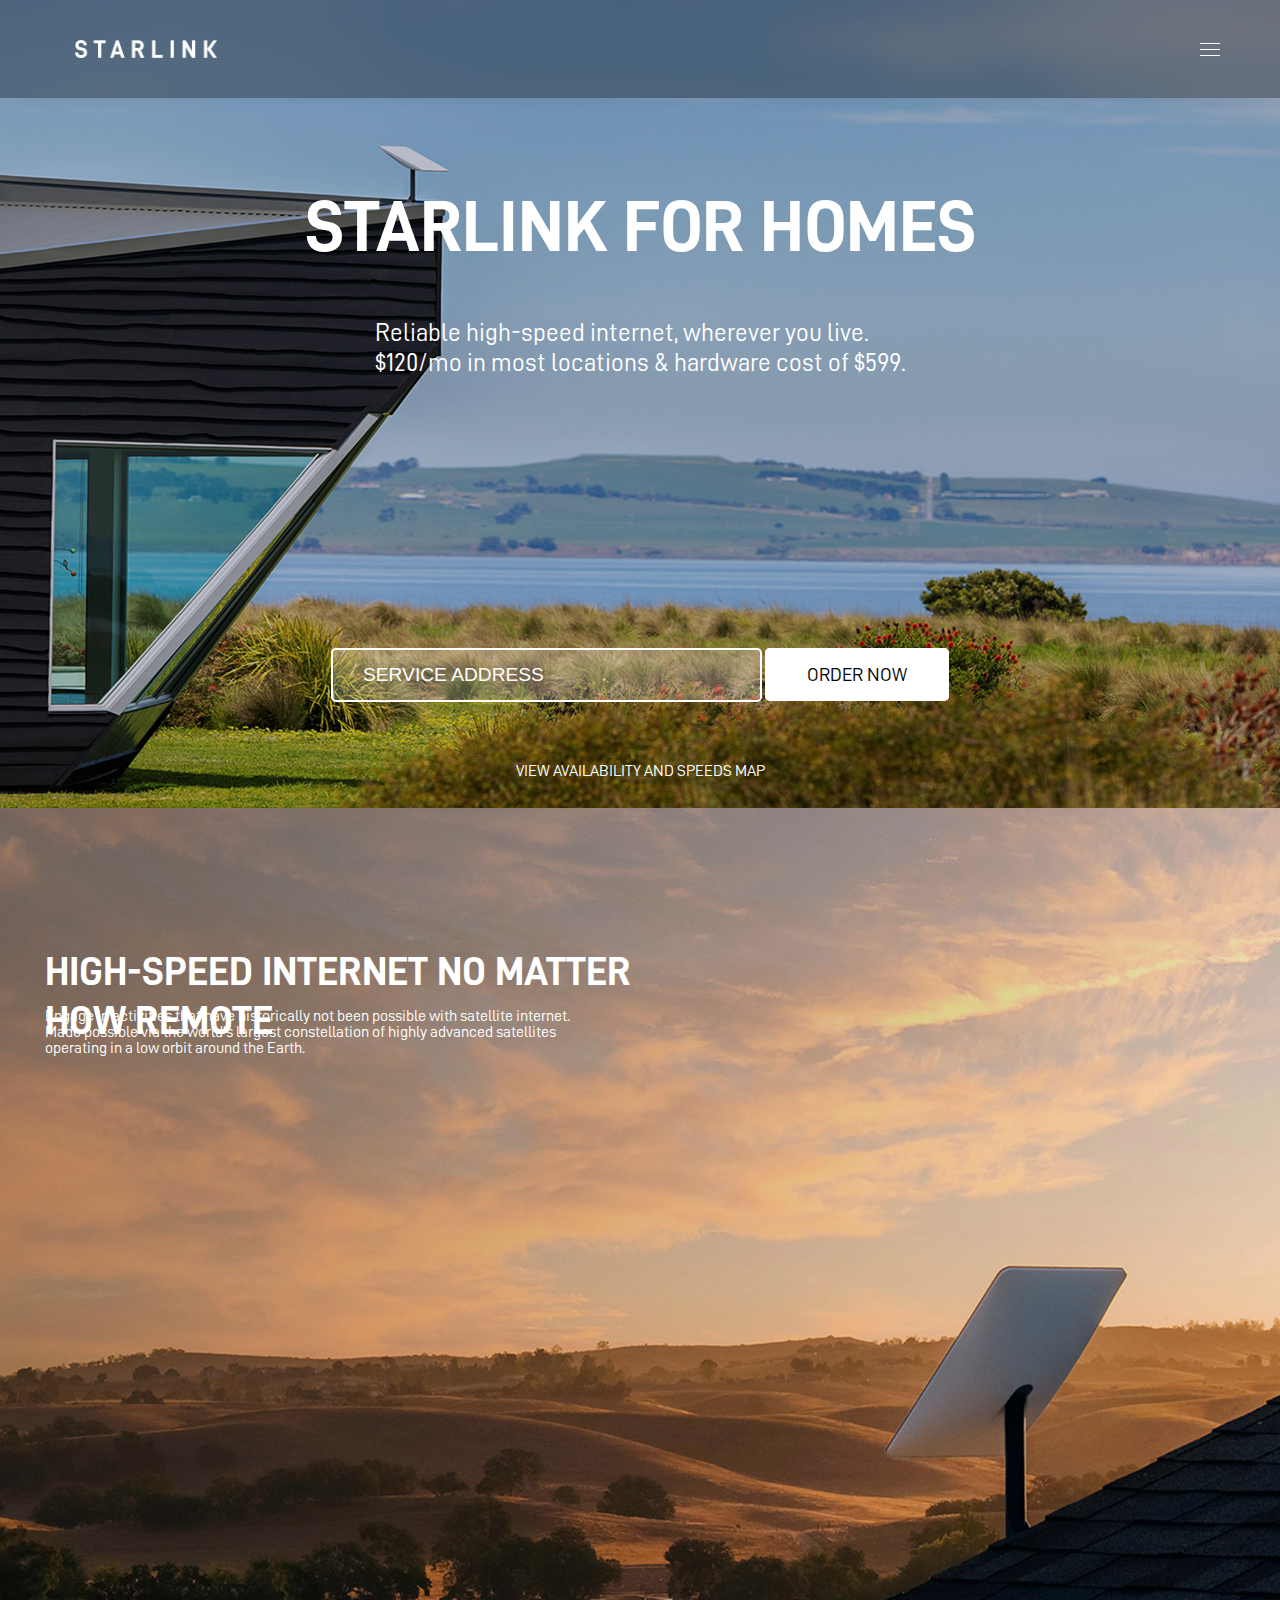
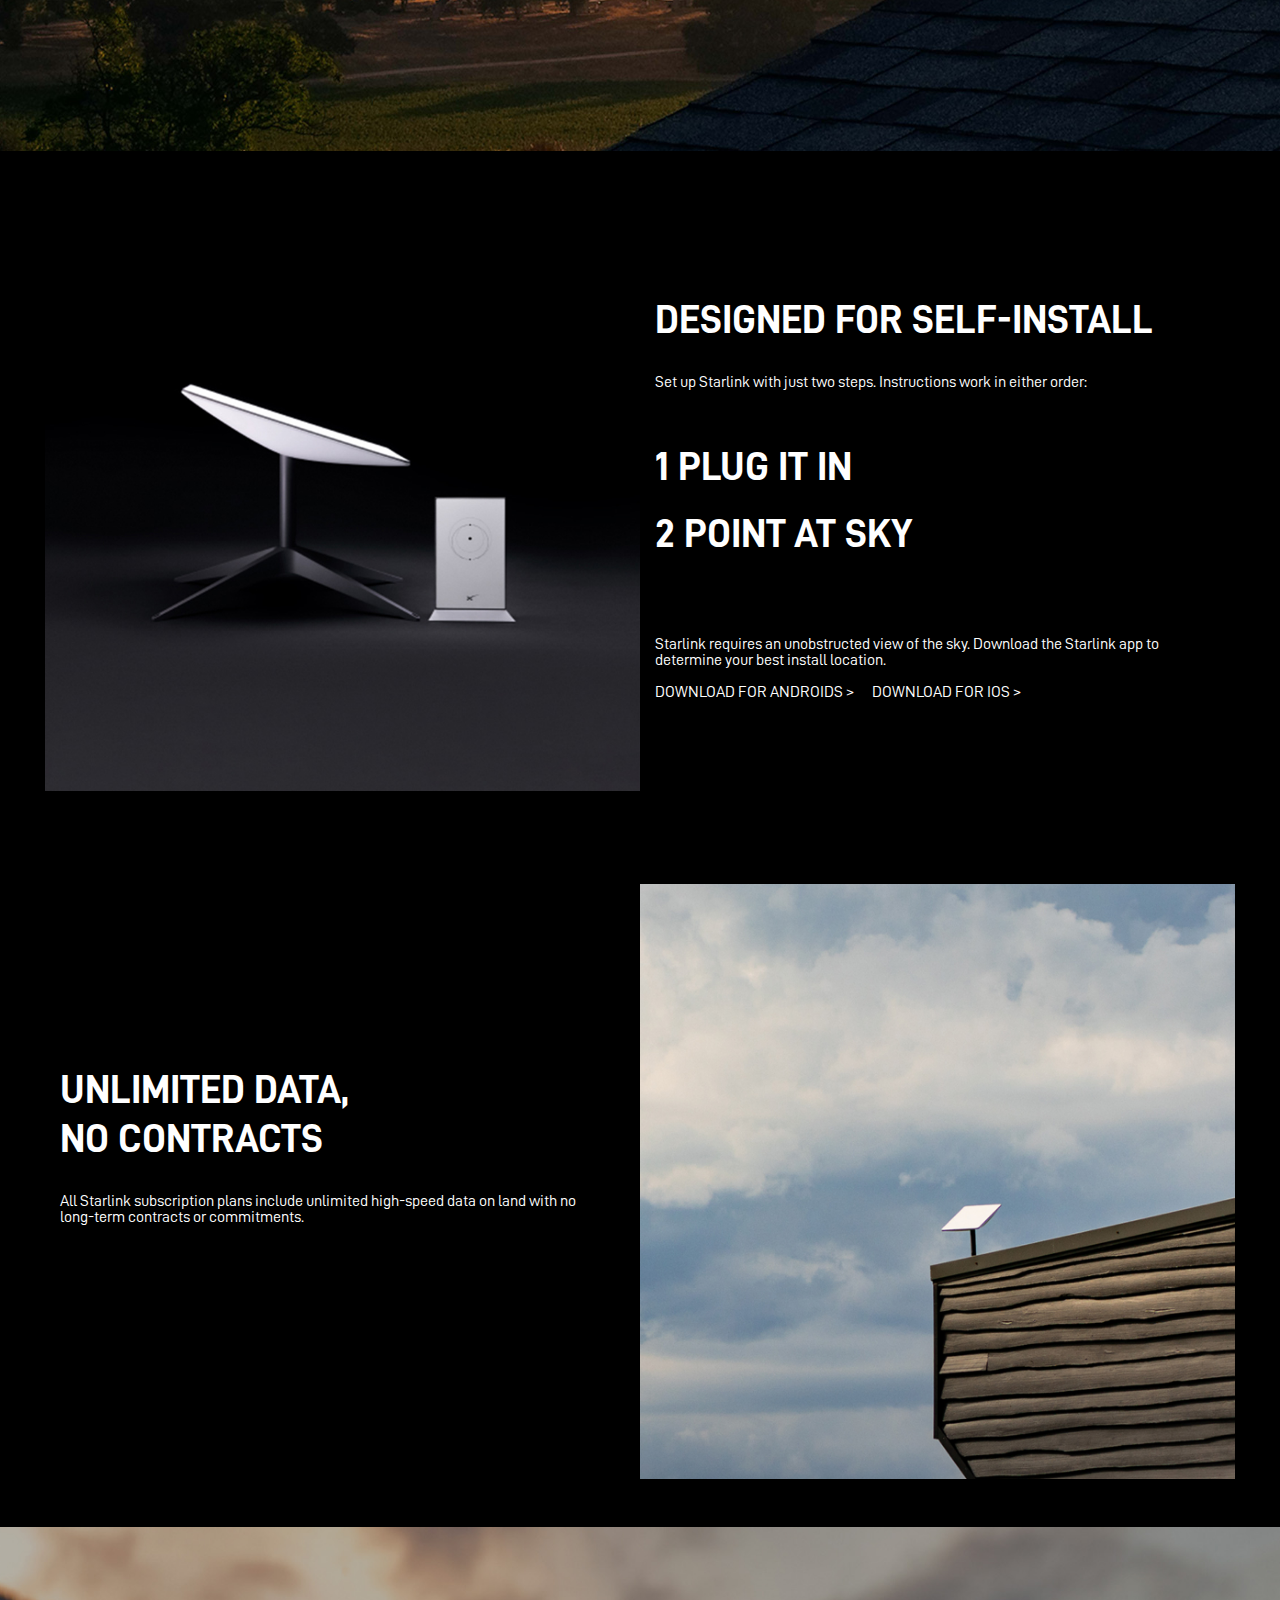
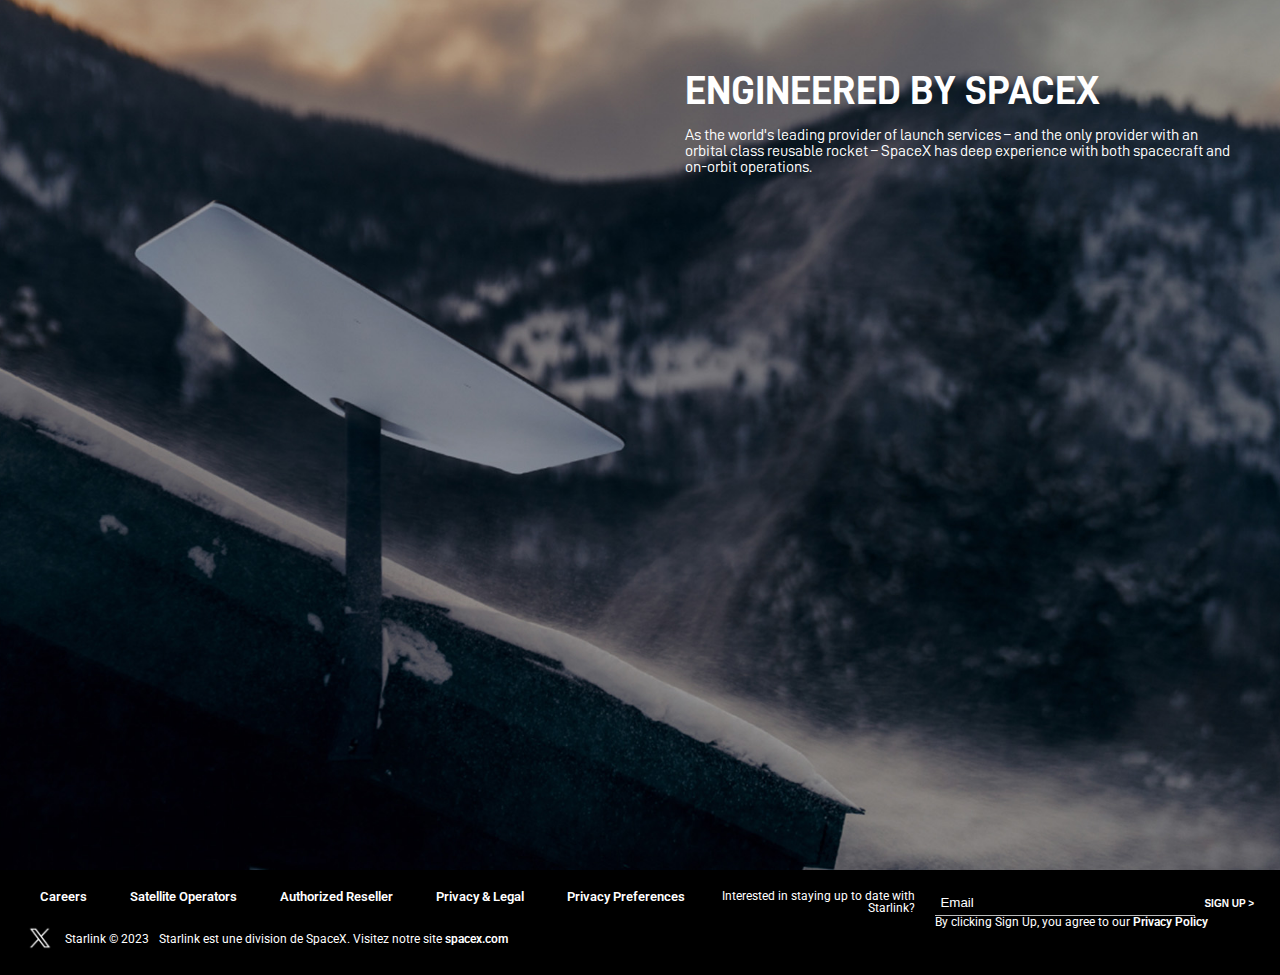
==== commit 8b13226e: "Page 1" ====
--- a/page1.html
+++ b/page1.html
@@ -65,6 +65,80 @@
                 <a href="page2.html">view availability and speeds map</a>
             </div>
         </div>
+        <div class="section-3">
+            <div class="imgconnect">
+                <img src="img/homelanding/residential_feature1.jpeg" alt="internet à la campagne">
+            </div>
+            <div class="hconnect"><h2>high-speed internet no matter how remote</h2></div>
+            <div class="pconnect"><p>Engage in activities that have historically not been possible with satellite internet. Made possible via the world’s largest constellation of highly advanced satellites operating in a low orbit around the Earth.</p>
+            </div>
+        </div>
+        <div class="section-4">
+            <div class="img-container">
+                <img src="img/card/homeinstall.jpeg" alt="device naked">
+            </div>
+            <div class="text-container">
+                <div class="text-wraper">
+                    <div>
+                        <h2>designed for self-install</h2>
+                    </div>
+                    <div class="text-decription">
+                            <br>
+                            <span>Set up Starlink with just two steps. Instructions work in either order:</span>
+                            <br>
+                            <br>
+                            <br>
+                            <br>
+                            <div><h2>1 plug it in</h2></div>
+                            <div><h2>2 point at sky</h2></div>
+                            <br>
+                            <br>
+                            <br>
+                            <br>
+                            <p>Starlink requires an unobstructed view of the sky. Download the Starlink app to determine your best install location.</p>
+                            <br>
+                            <a href="page2.html">download for androids ></a>
+                            <a href="page2.html">download for ios ></a>
+                    </div>
+
+                </div>
+
+            </div>
+
+        </div>
+        <div class="section-5">
+            <div class="text-container">
+                <div class="text-wraper">
+                    <div>
+                        <h2>unlimited data,<br>no contracts</h2>
+                    </div>
+                    <div class="text-decription">
+                            <br>
+                            <span>All Starlink subscription plans include unlimited high-speed data on land with no long-term contracts or commitments.</span>
+                            <br>
+                            <br>
+                            <br>
+                            <br>
+                            <br>
+                            <br>
+                    </div>
+
+                </div>
+
+            </div>
+            <div class="img-container">
+                <img src="img/card/homefeature.jpeg" alt="device on cabane">
+            </div>
+
+        </div>
+        <div class="section-7">
+            <div class="imgconnect">
+                <img src="img/homelanding/residential_weather.jpeg" alt="device par blizzard">
+            </div>
+            <div class="hconnect"><h2>engineered by spacex</h2></div>
+            <div class="pconnect"><p>As the world's leading provider of launch services – and the only provider with an orbital class reusable rocket – SpaceX has deep experience with both spacecraft and on-orbit operations.</p>
+            </div>
+        </div>
 
     </main>
 
--- a/styles/styles.css
+++ b/styles/styles.css
@@ -427,6 +427,53 @@
 
 .pconnect {
     grid-column: 1 / -2;
+    grid-row: 1 / -2;
+    z-index: 2;
+    display: flex;
+    flex-wrap: wrap;
+    margin-left: 5vh;
+    margin-top: 200px;
+    margin-right: 50px;
+}
+
+.section-7 {
+    display: grid;
+    grid-template-columns: 50% 50%;
+    grid-template-rows: 50% 50%;
+    height: 90vh;
+    min-height: 600px;
+    width: 100%;
+    height: fit-content;
+}
+
+.section-7 .imgconnect {
+    grid-column: 1 / -1;
+    grid-row: 1 / -1;
+    height: 100%;
+    width: 100%;
+    z-index: 1;
+}
+
+.section-7 .imgconnect img {
+    width: 100%;
+    height: 100%;
+    object-fit: cover;
+    max-width: 100%;
+    min-height: 940px;
+}
+
+.section-7 .hconnect {
+    grid-column: 2 / -1;
+    grid-row: 1 / -2;
+    z-index: 2;
+    display: flex;
+    flex-wrap: wrap;
+    margin-right: 5vh;
+    margin-top: 15vh;
+}
+
+.section-7 .pconnect {
+    grid-column: 2 / -1;
     grid-row: 1 / -2;
     z-index: 2;
     display: flex;
